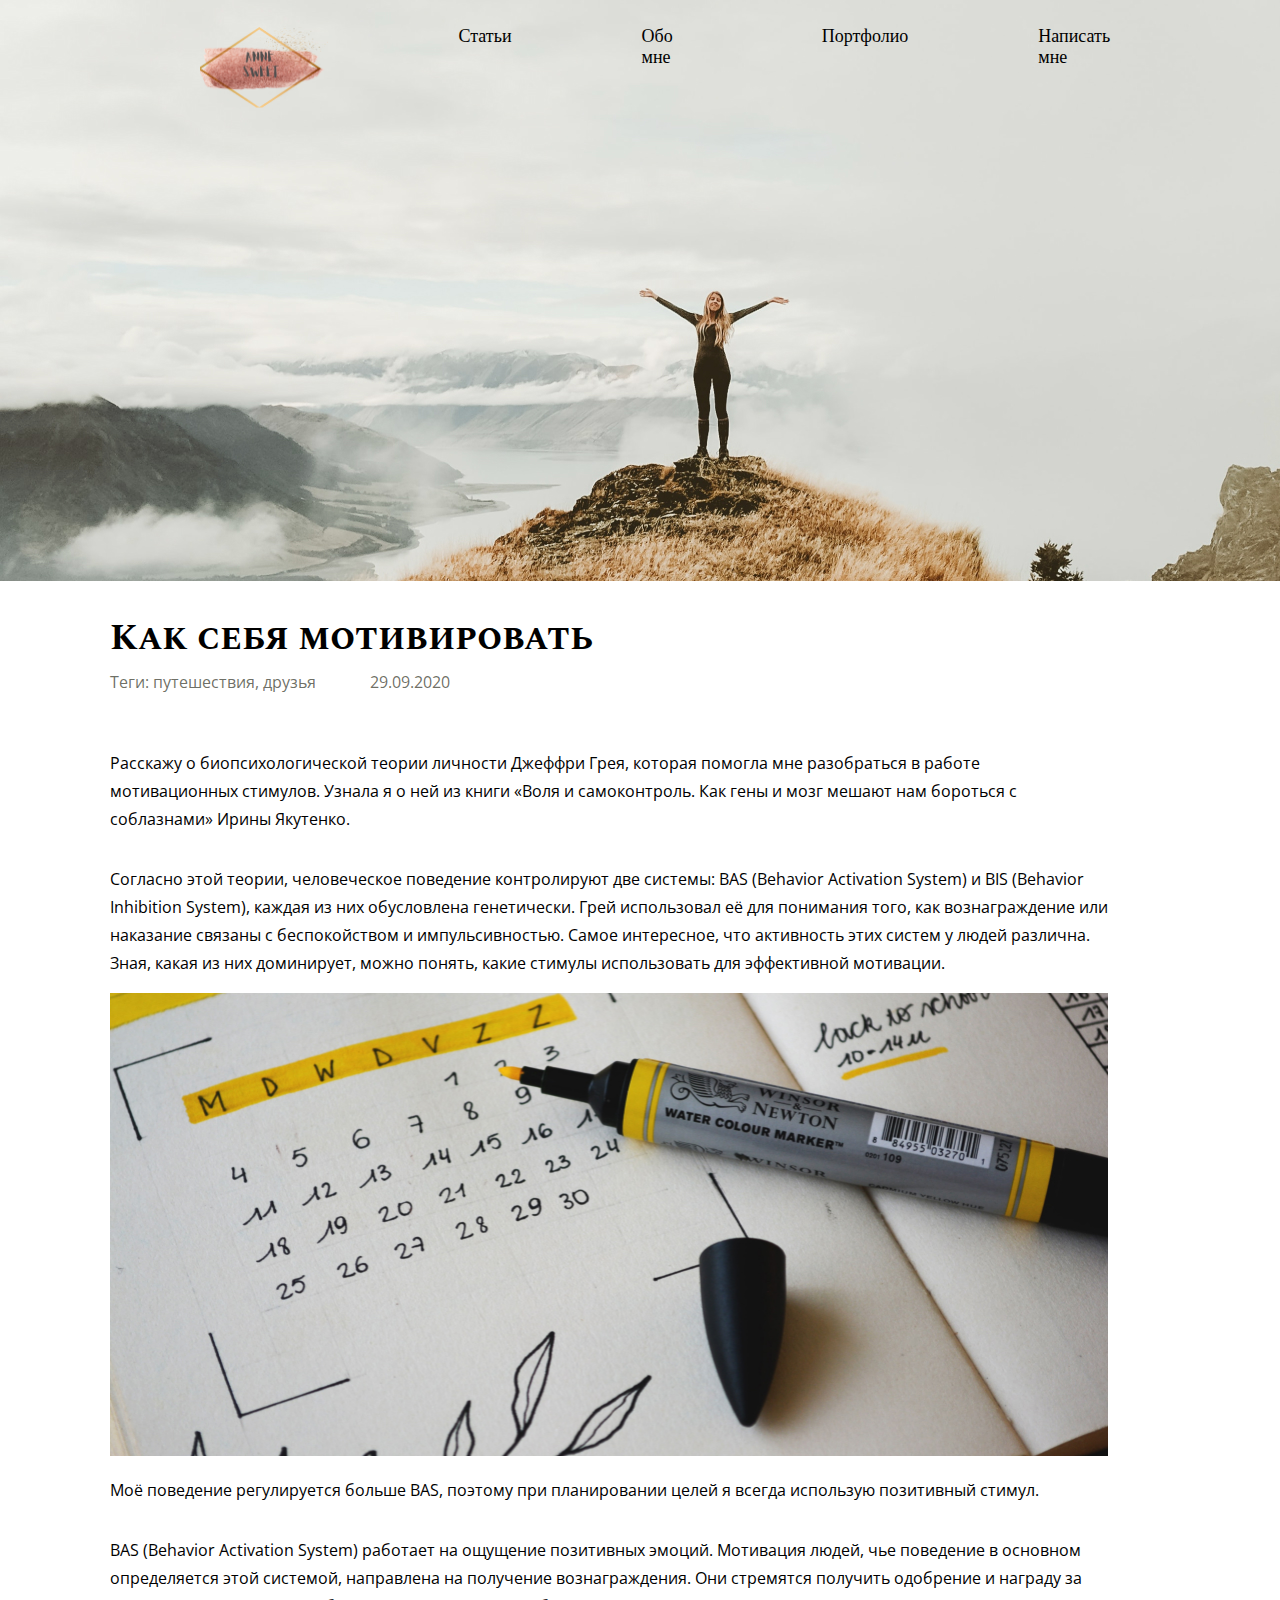
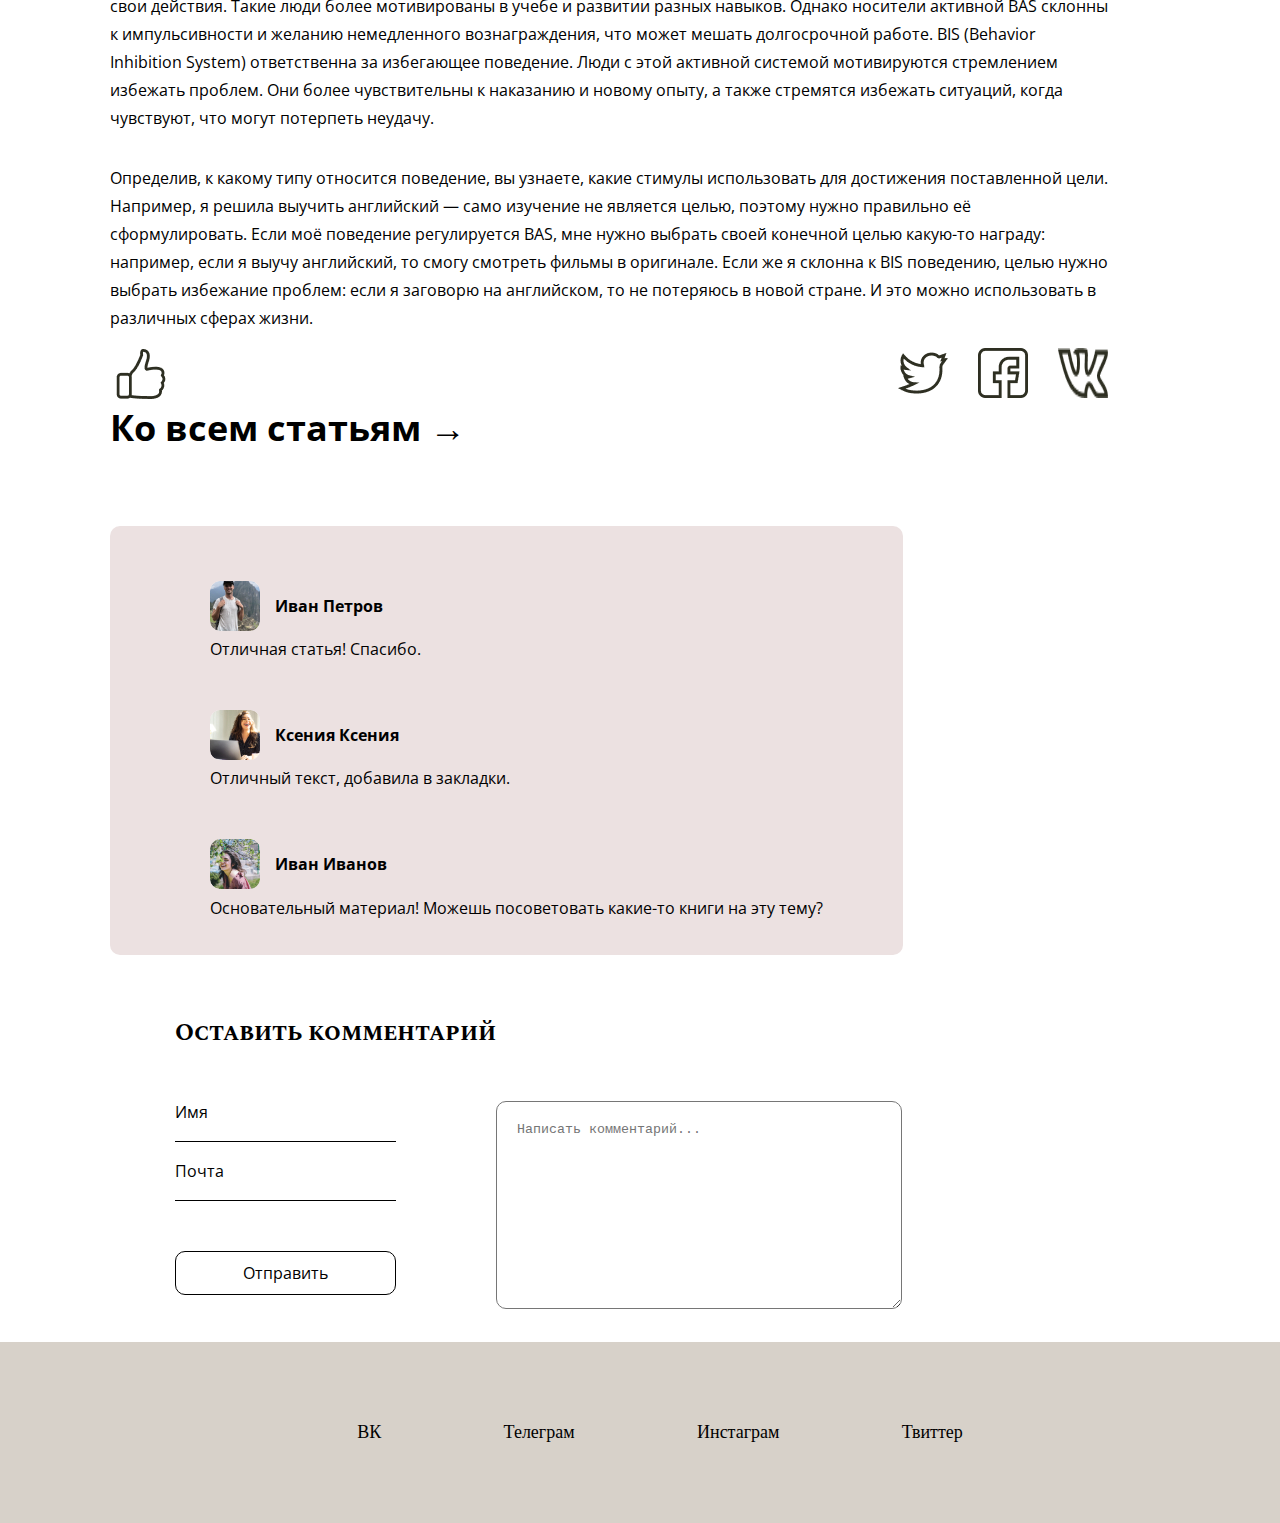
==== page.html @ 3b27bbf9 "Add files via upload" ====
<!DOCTYPE html>
<html lang="ru">

<head>
    <meta charset="UTF-8">
    <meta name="viewport" content="width=device-width, initial-scale=1.0">
    <link rel="stylesheet" href="/style.css">
    <title>Zaverstai</title>
</head>

<body>
    <header>
        <nav>
            <ul class="nav">
                <li class="img"><a href="/index.html"><img src="/images/logo.png" alt="logo" /></a></li>
                <li><a href="/index.html#posts">Статьи</a></li>
                <li><a href="/index.html#about">Обо мне</a></li>
                <li><a href="/index.html#portfolio">Портфолио</a></li>
                <li><a href="/index.html#feedback">Написать мне</a></li>
            </ul>
        </nav>
    </header>
    <section class="page-headerimg"></section>
    <main class="page-detail">
        <section class="page-content">
            <h2>Как себя мотивировать</h2>
            <div>Теги: путешествия, друзья</div>
            <div>29.09.2020</div>
            <p>
                Расскажу о биопсихологической теории личности Джеффри Грея, которая помогла мне разобраться
                в работе мотивационных стимулов. Узнала я о ней из книги «Воля и самоконтроль. Как гены и мозг
                мешают нам бороться с соблазнами» Ирины Якутенко.
            </p>
            <p>
                Согласно этой теории, человеческое поведение контролируют две системы: BAS (Behavior Activation System)
                и BIS (Behavior Inhibition System), каждая из них обусловлена генетически. Грей использовал её для
                понимания того,
                как вознаграждение или наказание связаны с беспокойством и импульсивностью. Самое интересное,
                что активность этих систем у людей различна. Зная, какая из них доминирует, можно понять,
                какие стимулы использовать для эффективной мотивации.
            </p>
            <img src="/images/page.jpg" alt="img">
            <p>
                Моё поведение регулируется больше BAS, поэтому при планировании целей я всегда использую позитивный
                стимул.
            </p>
            <p>
                BAS (Behavior Activation System) работает на ощущение позитивных эмоций. Мотивация людей, чье поведение
                в основном определяется этой системой, направлена на получение вознаграждения. Они стремятся получить
                одобрение и награду
                за свои действия. Такие люди более мотивированы в учебе и развитии разных навыков. Однако носители
                активной BAS склонны к импульсивности и желанию немедленного вознаграждения, что может мешать
                долгосрочной работе.
                BIS (Behavior Inhibition System) ответственна за избегающее поведение. Люди с этой активной системой
                мотивируются стремлением избежать проблем. Они более чувствительны к наказанию и новому опыту, а также
                стремятся избежать ситуаций, когда чувствуют, что могут потерпеть неудачу.
            </p>
            <p>
                Определив, к какому типу относится поведение, вы узнаете, какие стимулы использовать для достижения
                поставленной цели. Например, я решила выучить английский — само изучение не является целью, поэтому
                нужно правильно
                её сформулировать. Если моё поведение регулируется BAS, мне нужно выбрать своей конечной целью какую-то
                награду: например, если я выучу английский, то смогу смотреть фильмы в оригинале. Если же я склонна к
                BIS поведению, целью нужно выбрать избежание проблем: если я заговорю на английском, то не потеряюсь в
                новой стране. И это можно использовать в различных сферах жизни.
            </p>
            <div class="icons">
                <div><button class="like"><img src="/images/like.png" alt="likes"></button></div>
                <div class="likes-number"></div>
                <div><img src="/images/twitter.png" alt="twitter"></div>
                <div><img src="/images/facebook.png" alt="facebook"></div>
                <div><img src="/images/vk.png" alt="vk"></div>
            </div>
            <a href="/index.html#posts">Ко всем статьям &rarr;</a>
        </section>
        <section class="comments">
            <div class="comments-detail">
                <div>
                    <div>
                        <img src="/images/user1.jpg" alt="">
                        <h4>Иван Петров</h4>
                        <p>Отличная статья! Спасибо.</p>
                    </div>
                    <div>
                        <img src="/images/user2.jpg" alt="">
                        <h4>Ксения Ксения</h4>
                        <p>Отличный текст, добавила в закладки.</p>
                    </div>
                    <div>
                        <img src="/images/user3.jpg" alt="">
                        <h4>Иван Иванов</h4>
                        <p>Основательный материал! Можешь посоветовать какие-то книги на эту тему?</p>
                    </div>
                </div>  
            </div>
            <div class="form-comments">
                <h3>Оставить комментарий</h3>
                <form  class="page-form" action="">
                    <div>
                        <label for="name">Имя</label>
                        <br>
                        <input type="text" name="name" id="name" required>
                        <br>
                        <br>
                        <label for="email">Почта</label>
                        <br>
                        <input type="email" name="email" id="email" required>
                        <br>
                        <button type="submit">Отправить</button>
                    </div>
                    <div>
                        <textarea name="message" id="message" placeholder="Написать комментарий..." minlength="10" maxlength="200" required></textarea>
                    </div>
                </form>
            </div>
        </section>
    </main>
    <footer>
        <ul>
            <li><a href="#">ВК</a></li>
            <li><a href="#">Телеграм</a></li>
            <li><a href="#">Инстаграм</a></li>
            <li><a href="#">Твиттер</a></li>
        </ul>
    </footer>
    <script src="/likes.js"></script>
</body>

</html>
---- style.css ----
@import url('https://fonts.googleapis.com/css2?family=Spectral+SC:wght@700&display=swap');
@import url('https://fonts.googleapis.com/css2?family=Open+Sans&display=swap');

* {
    box-sizing: border-box;
}

.hidden {
    display: none;
}

html {
    background: #E5E5E5;
    overflow-x: hidden;
}

body {
    max-width: 1440px;
    margin: auto;
    width: 100%;
    background-color: #ffffff;
}

main.page {
    padding-top: 50px;
    height: 4100px;
}

main.page-detail {
    margin-left: 110px;
}

h2, h3 {
    font-family: 'Spectral SC', serif;
    font-style: normal;
    font-weight: bold;
}

h2 {
    text-align: center;
}

h3 {
    font-size: 18px;
}

h2 {
    font-size: 36px;
    line-height: 55px;
}

div.img {
    display: flex;
    padding: 10px;
}

button {
    cursor: pointer;
}

a {
    text-decoration: none;
    color: black;
    font-size: 18px;
}

/* Navbar */

nav {
    margin: auto;
    position: absolute;
    max-width: 1440px;
    width: 100%;
}

.headerimg {
    max-height: 581px;
    min-height: 581px;
    background: url("/images/headerbg.jpg");
}

.page-headerimg {
    max-height: 581px;
    min-height: 581px;
    background: url("/images/page-header.jpg");
}

    ul.nav {
        display: flex;
    }

        nav img {
            /* min-width: 130px;
            min-height: 82px; */
            max-width: 130px;
            max-height: 82px;
        }

        li {
            font-size: 18px !important;
            list-style: none;
            padding: 10px;
        }

        .nav li:first-child {
            margin-right: auto;
            margin-left: 150px;
        }

        .nav li:nth-child(2) {
            margin-left: 110px;
        }

        .nav li:nth-child(3) {
            margin-left: 110px;
        }

        .nav li:nth-child(4) {
            margin-left: 110px;
        }

        .nav li:last-child {
            margin-left: 110px;
            margin-right: 150px;
        }

/* End Navbar */

/* Posts */

.posts {
    margin: auto;
    width: 100%;
    max-width: 1200px;
    max-height: 1290px;
    min-height: 1290px;
}

    .header-posts {
        display: flex;
    }

        .header-posts h2 {
            margin-right: auto;
        }

        .header-posts select {
            cursor: pointer;
            margin-top: auto;
            margin-bottom: auto;
            margin-left: auto;
            background: #D7D1C9;
            border-radius: 10px;
            border: none;
            padding: 8px 30px 8px 10px;
            font-size: 16px;
        }

        .posts-m {
            display: flex;
            justify-content: space-around;
            max-width: 100%;
        }

            .post-m-detail {
                max-width: 387px;
                max-height: 420px;
            }

                .post-m-detail img {
                    border-radius: 10px;
                    max-width: 387px;
                    max-height: 268px;
                }

                    .post-m-detail .description span:first-of-type {
                        font-family: 'Open Sans', sans-serif;
                        font-size: 16px;
                        color: #2E2F22;
                    }

                    .post-m-detail .description span:nth-of-type(2) {
                        font-family: 'Open Sans', sans-serif;
                        font-size: 16px;
                        color: rgba(46, 47, 34, 70%);
                    }

                    .post-m-detail .description span:last-of-type {
                        font-family: 'Open Sans', sans-serif;
                        font-size: 16px;
                        color: rgba(46, 47, 34, 70%);
                        float: right;
                    }

        .posts-b {
            display: flex;
            justify-content: space-around;
            max-width: 100%;
        }

            .post-b-detail {
                margin-top: 60px;
                max-width: 590px;
                max-height: 552px;
            }

                .post-b-detail img{
                    position: absolute;
                    max-width: 590px;
                    min-width: 590px;
                    max-height: 552px;
                    min-height: 552px;
                    border-radius: 10px;
                }

                .post-b-detail h3 {
                    color: #FFFFFF;
                }

                    .post-b-detail .description {
                        position: relative;
                        top: 230%;
                        padding-left: 80px;
                        padding-right: 80px;
                    }

                        .post-b-detail .description span:first-of-type {
                            font-family: 'Open Sans', sans-serif;
                            font-size: 16px;
                            color: #FFFFFF;
                        }

                        .post-b-detail .description span:nth-of-type(2) {
                            font-family: 'Open Sans', sans-serif;
                            font-size: 16px;
                            color: rgba(255, 255, 255, 70%);
                        }


                        .post-b-detail .description span:last-of-type {
                            font-family: 'Open Sans', sans-serif;
                            font-size: 16px;
                            color: rgba(255, 255, 255, 70%);
                            float: right;
                        }

        .posts button {
            display: block;
            margin: auto;
            font-family: 'Open Sans';
            font-size: 16px;
            margin-top: 45%;
            background: #FFFFFF;
            border: 1px solid black;
            border-radius: 10px;
            padding: 10px 50px 10px 50px;
        }

/* End Posts */

/* About */

.about {
    margin-left: auto;
    margin-right: auto;
    margin-top: 100px;
    width: 100%;
    max-width: 1200px;
    max-height: 797;
    min-height: 797px;
}

    .about h2 {
        text-align: center;
    }

            .about-img img {
                max-width: 590px;
                max-height: 693px;
                height: 100%;
                border-radius: 10px;
            }

            .about-text {
                padding-left: 50px;
                padding-top: 50px;
                font-family: 'Open Sans';
                font-size: 16px;
            }

                .about-text blockquote{
                    margin-left: -30px;
                }

                .about-text div {
                    padding-right: 100px;
                    line-height: 28px;
                }

        .about-contain {
            display: flex;
            justify-content: space-around;
            max-width: 100%;
        }

/* End About */

/* Portfolio */

.portfolio {
    margin: auto;
    margin-top: 50px;
    max-width: 1200px;
    max-height: 779px;
}

    .portfolio button {
        display: block;
        margin-right: auto;
        margin-left: auto;
        font-family: 'Open Sans';
        font-size: 16px;
        margin-top: 100px;
        background: #FFFFFF;
        border: 1px solid black;
        border-radius: 10px;
        padding: 10px 50px 10px 50px;
    }

    .portfolio-list {
        display: flex;
        justify-content: space-around;
        width: 100%;
        margin-top: 70px;
    }

        .portfolio-list .description {
            box-shadow: inset 0px 0px 20px #FFFFFF;
            min-width: 387px;
            min-height: 525px;
            max-width: 387px;
            max-height: 525px;
            border-radius: 10px;
        }

        .portfolio-list .description:first-child {
            background: url("/images/portfolio1.jpg") no-repeat;
            background-size: 100% 100%;
        }

        .portfolio-list .description:nth-child(2) {
            background: url("/images/portfolio2.jpg") no-repeat;
            background-size: 100% 100%;
            color: #FFFFFF;
        }

        .portfolio-list .description:last-child {
            background: url("/images/portfolio3.jpg") no-repeat;
            background-size: 100% 100%;
        }

        .portfolio-list .description h3 {
            margin-top: 150px;
            text-align: center;
        }

        .portfolio-list .description h4 {
            margin-top: 40px;
            text-align: center;
            font-family: 'Spectral SC', serif;
            font-style: normal;
            font-weight: bold;
            padding-right: 40px;
            padding-left: 40px;
        }

        .portfolio-list .description div {
            text-align: center;
            padding-right: 40px;
            padding-left: 40px;
            font-family: 'Open Sans';
            font-size: 16px;
        }

/* End Portfolio */

/* Feedback */

.feedback {
    min-width: 996px;
    min-height: 741px;
    max-width: 996px;
    max-height: 741px;
    margin-right: auto;
    margin-left: auto;
    margin-top: 100px;
}

    .feedback-form {
        padding-top: 60px;
        padding-bottom: 50px;
        text-align: center;
        border-radius: 10px;
        background: url("/images/form.jpg") 60% 40% no-repeat;
    }

        .feedback-form label {
            font-family: 'Spectral SC', serif;
            font-style: normal;
            font-weight: bold;
            font-style: 18px;
            margin-bottom: 100px;
        }

        .feedback-form label[for="email"] {
            padding-left: 310px;
            margin-right: 348px;
        }

        .feedback-form label[for="message"] {
            margin-right: 695px;
        }

        .feedback-form input {
            margin-top: 20px;
            margin-bottom: 25px;
            border-radius: 10px;
            padding-left: 15px;
            padding-top: 20px;
            padding-bottom: 20px;
            width: 40%;
            background: silver transparent;
            border: 1px solid black;
            opacity: 0.7;
        }

        .feedback-form textarea {
            margin-top: 18px;
            border-radius: 10px;
            min-height: 350px;
            max-height: 350px;
            max-width: 80%;
            min-width: 80%;
            background: silver transparent;
            border: 1px solid black;
            opacity: 0.7;
        }

        .feedback-form button[type="submit"] {
            font-family: 'Open Sans';
            font-size: 16px;
            border: 1px solid black;
            border-radius: 10px;
            padding: 10px 50px 10px 50px;
            margin-top: 25px;
            background: transparent;
            opacity: 0.7;
        }

/* End Feedback */

/* Page-Content */

.page-content {
    max-width: 998px;
    min-height: 1465px;
    max-height: 1465px;
}

    .page-content h2 {
        text-align: left;
        margin-bottom: 5px;
    }

    .page-content > div:first-of-type {
        display: inline-block;
        color: rgba(46, 47, 34, 70%);
        padding-bottom: 40px;
        font-family: 'Open Sans';
        font-size: 16px;
    }

    .page-content > div:nth-of-type(2) {
        display: inline-block;
        margin-left: 50px;
        color: rgba(46, 47, 34, 70%);
        padding-bottom: 40px;
        font-family: 'Open Sans';
        font-size: 16px;
    }

    .page-content p{
        display: inline-block;
        font-family: 'Open Sans';
        line-height: 28px;
        font-size: 16px;
    }

    .page-content img {
        width: 100%;
        height: 463px;
    }

    .page-content a {
        font-family: 'Open Sans';
        font-size: 36px;
        font-weight: bold;
    }

    .icons {
        display: flex;
        min-width: 998px;
        justify-content: flex-start;
    }

        
        .icons div:nth-child(2) {
            padding-left: 8px;
            font-size: 24px;
            align-self: flex-end;
        }

        .icons div:nth-child(3) {
            margin-left: auto;
        }

        .icons div:nth-child(4) {
            padding-left: 30px;
        }

        .icons div:last-child {
            padding-left: 30px;
        }

            .icons div img {
                max-width: 50px;
                max-height: 50px;
            }

            .icons div button {
                background: transparent;
                border: none;
            }

            .icons div button:focus {
                outline: transparent;
            }

            .icons div button.added img {
                filter: drop-shadow(2px 2px 2px red);
            }

/* End Page-Content */

/* Comments */

.comments {
    min-width: 793px;
    max-width: 793px;
    min-height: 816px;
    max-height: 816px;
    margin-top: 50px;
}

    .comments-detail {
        min-width: 793px;
        min-height: 429px;
        background: #ECE1E1;
        border-radius: 10px;
        padding-top: 5px;
        padding-left: 100px;
        font-size: 16px;
        font-family: 'Open sans';
    }

    .comments-detail h4 {
        padding-top: 14px;
        font-weight: bold;
    }

    .comments-detail img {
        float:left;
        min-width: 50px;
        min-height: 50px;
        max-width: 50px;
        max-height: 50px;
        border-radius: 10px;
        margin-right: 15px;
    }

    .comments-detail div div {
        margin-top: 50px;
    }

    .form-comments {
        margin-top: 60px;
        margin-left: 65px;
    }

        .form-comments h3 {
            margin-bottom: 50px;
            font-size: 24px;
        }

        .page-form{
            display: flex;
        }
    
            .page-form label {
                font-family: 'Open Sans';
                font-size: 16px;
            }

            .page-form input {
                border: none;
                width: 221px;
                border-bottom: 1px solid black;
            }

            .page-form textarea {
                min-width: 406px;
                max-width: 406px;
                min-height: 208px;
                max-height: 208px;
                margin-left: 100px;
                border-radius: 10px;
                padding: 20px;
            }

            .page-form button {
                margin-top: 50px;
                width: 221px;
                font-family: 'Open Sans';
                font-size: 16px;
                border: 1px solid black;
                border-radius: 10px;
                padding: 10px 50px 10px 50px;
                background: transparent;
            }

/* End Comments */

blockquote {
    margin-top: 72px;
    border-left: 4px solid #D7D1C9;
    font-family: 'Open',serif;
    font-style: italic;
    font-size: 39px;
    padding-left: 30px;
}

/* Footer */

footer {
    display: flex;
    margin: auto;
    width: 100%;
    min-height: 181px;
    max-height: 181px;
    background: #D7D1C9;
}

    footer ul {
        display: flex;
        margin: auto;
        width: 60%;
    }

        footer ul li:first-child {
            margin: auto;
        }

        footer ul li:nth-child(2) {
            margin: auto;
        }

        footer ul li:nth-child(3) {
            margin: auto;
        }

        footer ul li:last-child {
            margin-left: 110px;
            margin: auto;
        }

/* End Footer */
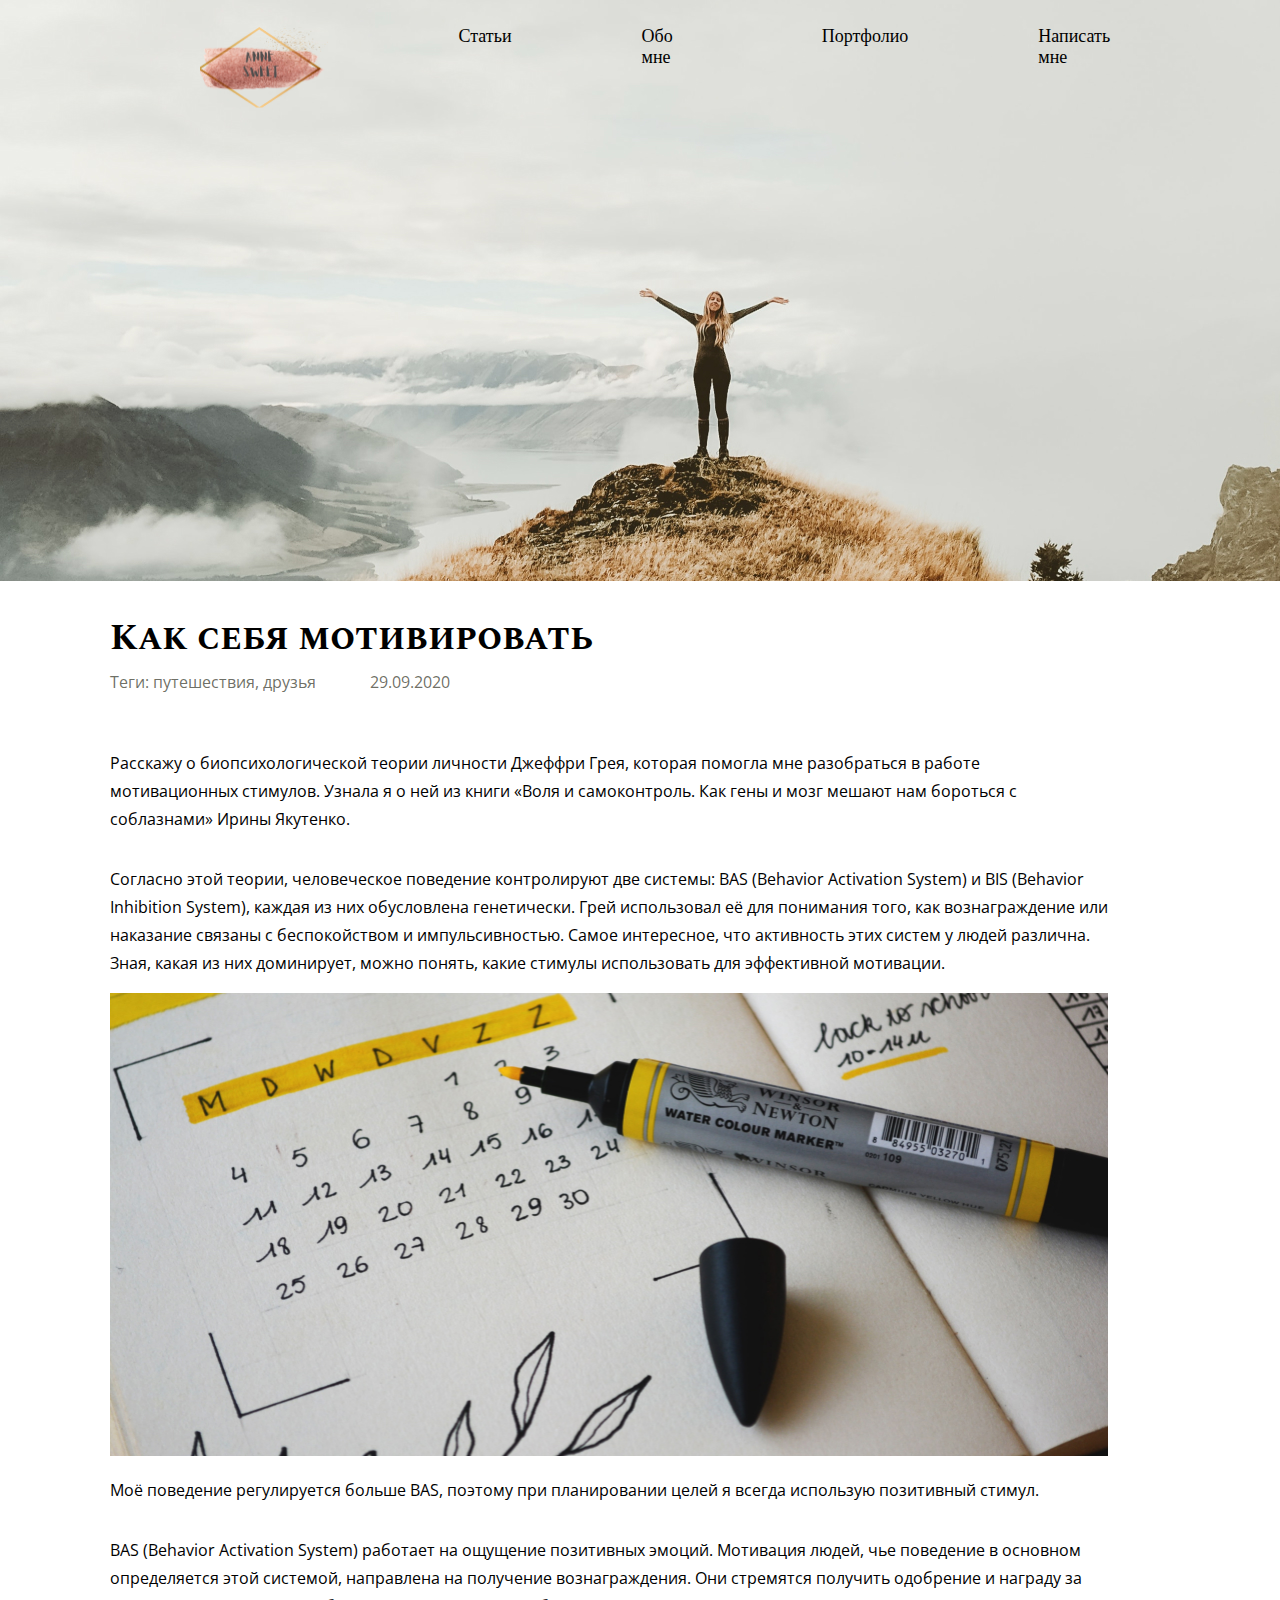
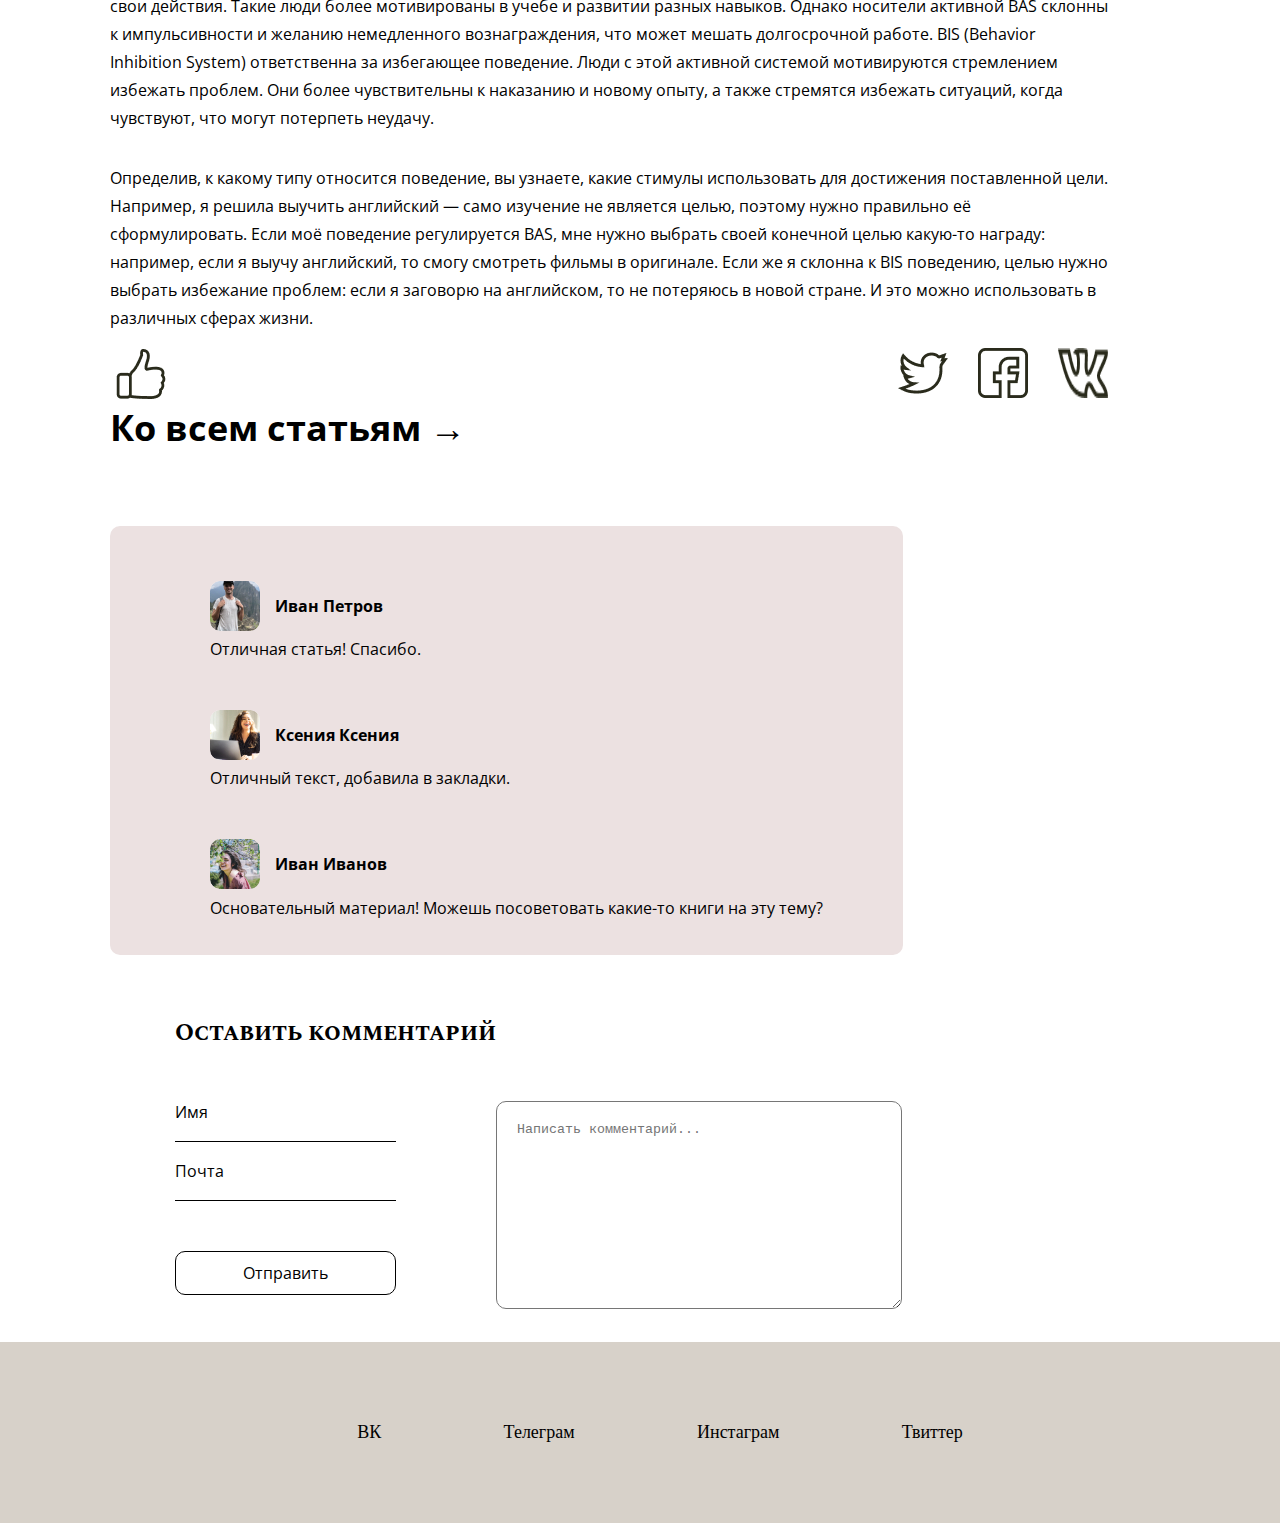
==== commit 9d262fa8: "Update page.html" ====
--- a/page.html
+++ b/page.html
@@ -4,7 +4,7 @@
 <head>
     <meta charset="UTF-8">
     <meta name="viewport" content="width=device-width, initial-scale=1.0">
-    <link rel="stylesheet" href="/style.css">
+    <link rel="stylesheet" href="https://renattop.github.io/zaverstai/style.css">
     <title>Zaverstai</title>
 </head>
 
@@ -12,7 +12,7 @@
     <header>
         <nav>
             <ul class="nav">
-                <li class="img"><a href="/index.html"><img src="/images/logo.png" alt="logo" /></a></li>
+                <li class="img"><a href="/index.html"><img src="https://renattop.github.io/zaverstai/images/logo.png" alt="logo" /></a></li>
                 <li><a href="/index.html#posts">Статьи</a></li>
                 <li><a href="/index.html#about">Обо мне</a></li>
                 <li><a href="/index.html#portfolio">Портфолио</a></li>
@@ -39,7 +39,7 @@
                 что активность этих систем у людей различна. Зная, какая из них доминирует, можно понять,
                 какие стимулы использовать для эффективной мотивации.
             </p>
-            <img src="/images/page.jpg" alt="img">
+            <img src="https://renattop.github.io/zaverstai/images/page.jpg" alt="img">
             <p>
                 Моё поведение регулируется больше BAS, поэтому при планировании целей я всегда использую позитивный
                 стимул.
@@ -65,11 +65,11 @@
                 новой стране. И это можно использовать в различных сферах жизни.
             </p>
             <div class="icons">
-                <div><button class="like"><img src="/images/like.png" alt="likes"></button></div>
+                <div><button class="like"><img src="https://renattop.github.io/zaverstai/images/like.png" alt="likes"></button></div>
                 <div class="likes-number"></div>
-                <div><img src="/images/twitter.png" alt="twitter"></div>
-                <div><img src="/images/facebook.png" alt="facebook"></div>
-                <div><img src="/images/vk.png" alt="vk"></div>
+                <div><img src="https://renattop.github.io/zaverstai/images/twitter.png" alt="twitter"></div>
+                <div><img src="https://renattop.github.io/zaverstai/images/facebook.png" alt="facebook"></div>
+                <div><img src="https://renattop.github.io/zaverstai/images/vk.png" alt="vk"></div>
             </div>
             <a href="/index.html#posts">Ко всем статьям &rarr;</a>
         </section>
@@ -77,17 +77,17 @@
             <div class="comments-detail">
                 <div>
                     <div>
-                        <img src="/images/user1.jpg" alt="">
+                        <img src="https://renattop.github.io/zaverstai/images/user1.jpg" alt="">
                         <h4>Иван Петров</h4>
                         <p>Отличная статья! Спасибо.</p>
                     </div>
                     <div>
-                        <img src="/images/user2.jpg" alt="">
+                        <img src="https://renattop.github.io/zaverstai/images/user2.jpg" alt="">
                         <h4>Ксения Ксения</h4>
                         <p>Отличный текст, добавила в закладки.</p>
                     </div>
                     <div>
-                        <img src="/images/user3.jpg" alt="">
+                        <img src="https://renattop.github.io/zaverstai/images/user3.jpg" alt="">
                         <h4>Иван Иванов</h4>
                         <p>Основательный материал! Можешь посоветовать какие-то книги на эту тему?</p>
                     </div>
@@ -123,7 +123,7 @@
             <li><a href="#">Твиттер</a></li>
         </ul>
     </footer>
-    <script src="/likes.js"></script>
+    <script src="https://renattop.github.io/zaverstai/likes.js"></script>
 </body>
 
-</html>+</html>
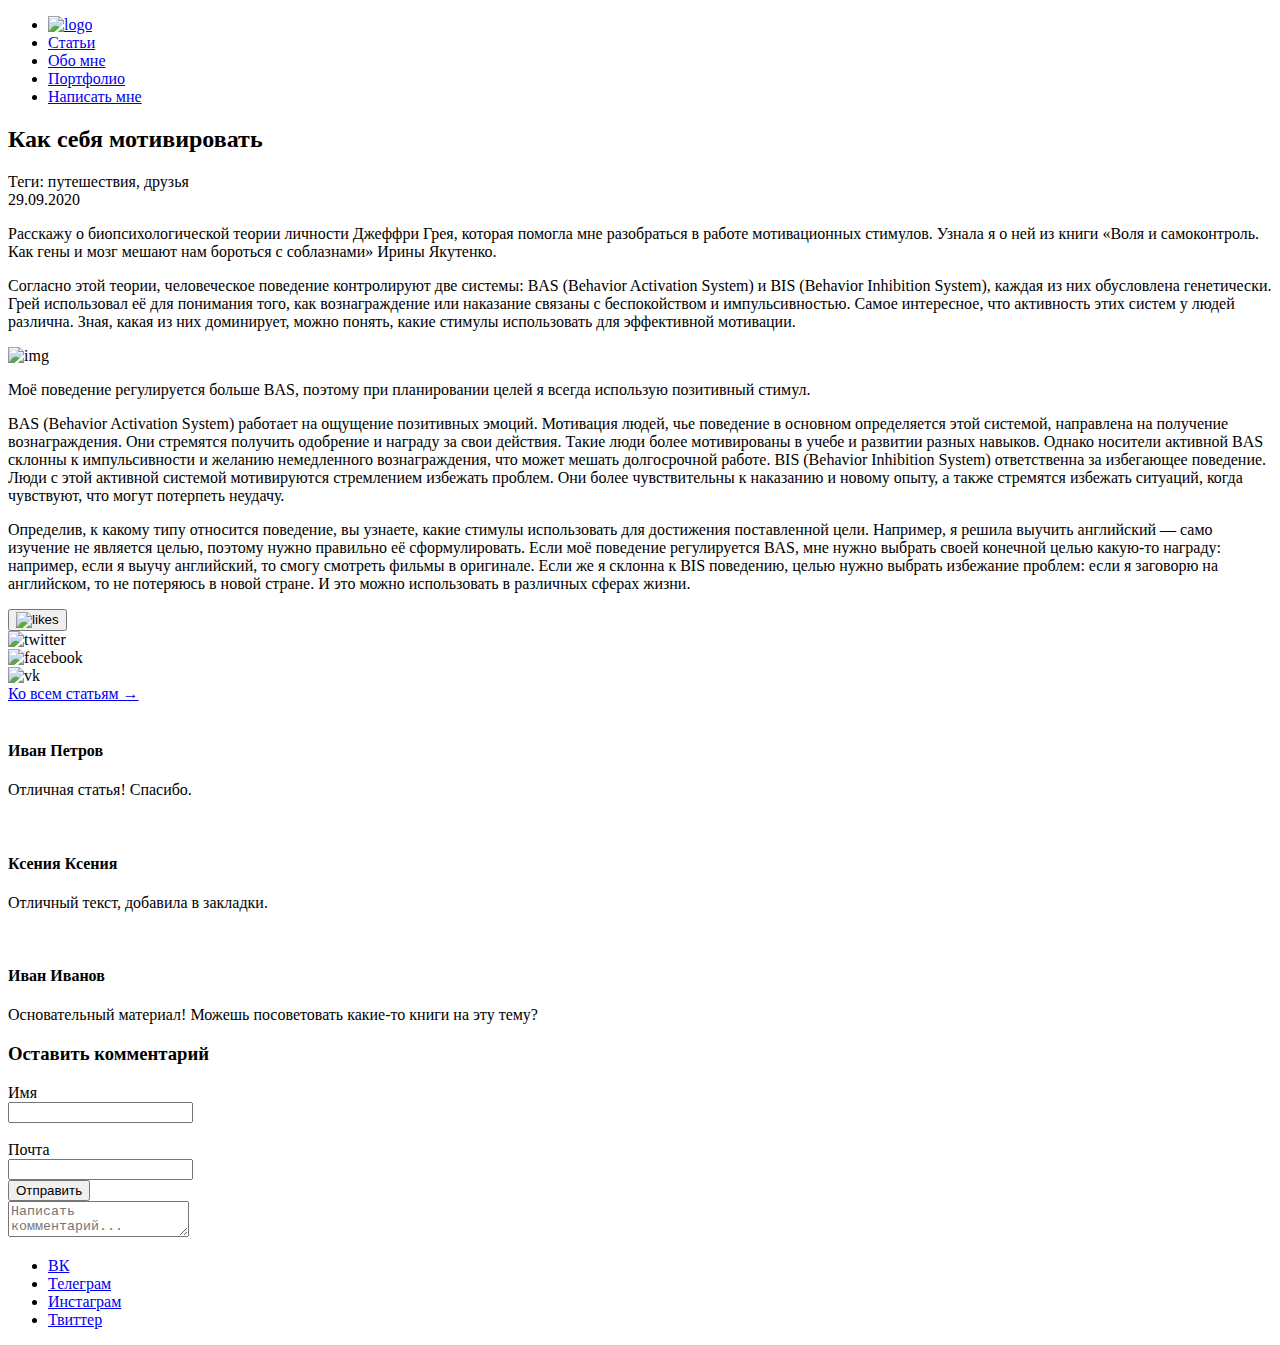
==== commit ca680f2a: "Update page.html" ====
--- a/page.html
+++ b/page.html
@@ -4,7 +4,7 @@
 <head>
     <meta charset="UTF-8">
     <meta name="viewport" content="width=device-width, initial-scale=1.0">
-    <link rel="stylesheet" href="https://renattop.github.io/zaverstai/style.css">
+    <link rel="stylesheet" href="/zaverstai/style.css">
     <title>Zaverstai</title>
 </head>
 
@@ -12,7 +12,7 @@
     <header>
         <nav>
             <ul class="nav">
-                <li class="img"><a href="/index.html"><img src="https://renattop.github.io/zaverstai/images/logo.png" alt="logo" /></a></li>
+                <li class="img"><a href="/index.html"><img src="/zaverstai/images/logo.png" alt="logo" /></a></li>
                 <li><a href="/index.html#posts">Статьи</a></li>
                 <li><a href="/index.html#about">Обо мне</a></li>
                 <li><a href="/index.html#portfolio">Портфолио</a></li>
@@ -39,7 +39,7 @@
                 что активность этих систем у людей различна. Зная, какая из них доминирует, можно понять,
                 какие стимулы использовать для эффективной мотивации.
             </p>
-            <img src="https://renattop.github.io/zaverstai/images/page.jpg" alt="img">
+            <img src="/zaverstai/images/page.jpg" alt="img">
             <p>
                 Моё поведение регулируется больше BAS, поэтому при планировании целей я всегда использую позитивный
                 стимул.
@@ -65,11 +65,11 @@
                 новой стране. И это можно использовать в различных сферах жизни.
             </p>
             <div class="icons">
-                <div><button class="like"><img src="https://renattop.github.io/zaverstai/images/like.png" alt="likes"></button></div>
+                <div><button class="like"><img src="/zaverstai/images/like.png" alt="likes"></button></div>
                 <div class="likes-number"></div>
-                <div><img src="https://renattop.github.io/zaverstai/images/twitter.png" alt="twitter"></div>
-                <div><img src="https://renattop.github.io/zaverstai/images/facebook.png" alt="facebook"></div>
-                <div><img src="https://renattop.github.io/zaverstai/images/vk.png" alt="vk"></div>
+                <div><img src="/zaverstai/images/twitter.png" alt="twitter"></div>
+                <div><img src="/zaverstai/images/facebook.png" alt="facebook"></div>
+                <div><img src="/zaverstai/images/vk.png" alt="vk"></div>
             </div>
             <a href="/index.html#posts">Ко всем статьям &rarr;</a>
         </section>
@@ -77,17 +77,17 @@
             <div class="comments-detail">
                 <div>
                     <div>
-                        <img src="https://renattop.github.io/zaverstai/images/user1.jpg" alt="">
+                        <img src="/zaverstai/images/user1.jpg" alt="">
                         <h4>Иван Петров</h4>
                         <p>Отличная статья! Спасибо.</p>
                     </div>
                     <div>
-                        <img src="https://renattop.github.io/zaverstai/images/user2.jpg" alt="">
+                        <img src="/zaverstai/images/user2.jpg" alt="">
                         <h4>Ксения Ксения</h4>
                         <p>Отличный текст, добавила в закладки.</p>
                     </div>
                     <div>
-                        <img src="https://renattop.github.io/zaverstai/images/user3.jpg" alt="">
+                        <img src="/zaverstai/images/user3.jpg" alt="">
                         <h4>Иван Иванов</h4>
                         <p>Основательный материал! Можешь посоветовать какие-то книги на эту тему?</p>
                     </div>
@@ -123,7 +123,7 @@
             <li><a href="#">Твиттер</a></li>
         </ul>
     </footer>
-    <script src="https://renattop.github.io/zaverstai/likes.js"></script>
+    <script src="/zaverstai/likes.js"></script>
 </body>
 
 </html>
